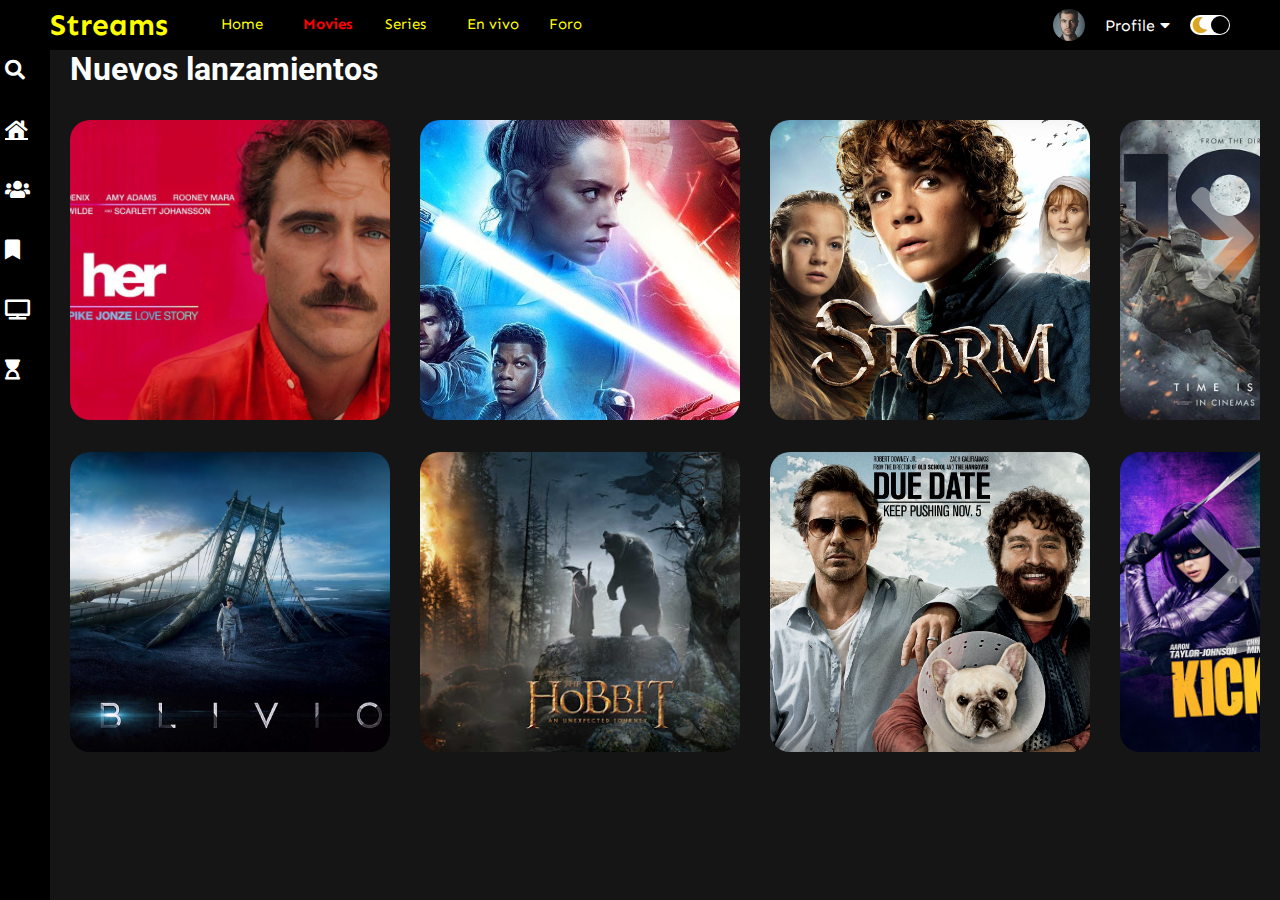
==== movies.html @ 4005c440 "Proyecto con solo diseño" ====
<html lang="en">

<head>
    <meta charset="UTF-8">
    <meta http-equiv="X-UA-Compatible" content="IE=edge">
    <meta name="viewport" content="width=device-width, initial-scale=1.0">
    <link rel="stylesheet" href="style.css">
    <link
        href="https://fonts.googleapis.com/css2?family=Roboto:wght@100;300;400;500;700;900&family=Sen:wght@400;700;800&display=swap"
        rel="stylesheet">
    <link rel="stylesheet" href="https://cdnjs.cloudflare.com/ajax/libs/font-awesome/5.15.2/css/all.min.css">
    <title>StreamLigth</title>
</head>

<body>
    <div class="navbar">
        <div class="navbar-container">
            <div class="logo-container">
                <h1 class="logo">Streams</h1>
            </div>
            <div class="menu-container">
                <ul class="menu-list">
                    <a class="menu-list-item" href="index.html">Home</a>
                    <a class="menu-list-item active" href="movies.html">Movies</a>
                    <a class="menu-list-item" href="series.html">Series</a>
                    <a class="menu-list-item">En vivo</a>
                    <a class="menu-list-item">Foro</a>
                </ul>
            </div>
            <div class="profile-container">
                <img class="profile-picture" src="img/profile.jpg" alt="">
                <div class="profile-text-container">
                    <span class="profile-text">Profile</span>
                    <i class="fas fa-caret-down"></i>
                </div>
                <div class="toggle">
                    <i class="fas fa-moon toggle-icon"></i>
                    <i class="fas fa-sun toggle-icon"></i>
                    <div class="toggle-ball"></div>
                </div>
            </div>
        </div>
    </div>
    <div class="sidebar">
        <a class="left-menu-icon fas fa-search"></a>
        <a class="left-menu-icon fas fa-home" href="index.html""></a>
        <a class="left-menu-icon fas fa-users"></a>
        <a class="left-menu-icon fas fa-bookmark"></a>
        <a class="left-menu-icon fas fa-tv"></a>
        <a class="left-menu-icon fas fa-hourglass-start"></a>
    </div>
    <div class="container">
        <div class="content-container">
            <div class="movie-list-container">
                <h1 class="movie-list-title">Nuevos lanzamientos</h1>
                <div class="movie-list-wrapper">
                    <div class="movie-list">
                        <div class="movie-list-item">
                            <img class="movie-list-item-img" src="img/1.jpeg" alt="">
                            <span class="movie-list-item-title">Her</span>
                            <p class="movie-list-item-desc">En Los Ángeles, Theodore es un escritor desanimado que escribe cartas emotivas para otras personas. Él desarrolla una relación amorosa especial con el sistema operativo de su ordenador y su teléfono, una intuitiva y sensible entidad llamada Samantha.
                            </p>
                            <button class="movie-list-item-button">Reproducir</button>
                        </div>
                        <div class="movie-list-item">
                            <img class="movie-list-item-img" src="img/2.jpeg" alt="">
                            <span class="movie-list-item-title">Star Wars</span>
                            <p class="movie-list-item-desc">Lorem ipsum dolor sit amet consectetur adipisicing elit. At
                                hic fugit similique accusantium.</p>
                            <button class="movie-list-item-button">Reproducir</button>
                        </div>
                        <div class="movie-list-item">
                            <img class="movie-list-item-img" src="img/3.jpg" alt="">
                            <span class="movie-list-item-title">Storm</span>
                            <p class="movie-list-item-desc">Lorem ipsum dolor sit amet consectetur adipisicing elit. At
                                hic fugit similique accusantium.</p>
                            <button class="movie-list-item-button">Reproducir</button>
                        </div>
                        <div class="movie-list-item">
                            <img class="movie-list-item-img" src="img/4.jpg" alt="">
                            <span class="movie-list-item-title">1917</span>
                            <p class="movie-list-item-desc">Lorem ipsum dolor sit amet consectetur adipisicing elit. At
                                hic fugit similique accusantium.</p>
                            <button class="movie-list-item-button">Reproducir</button>
                        </div>
                        <div class="movie-list-item">
                            <img class="movie-list-item-img" src="img/5.jpg" alt="">
                            <span class="movie-list-item-title">Avengers</span>
                            <p class="movie-list-item-desc">Lorem ipsum dolor sit amet consectetur adipisicing elit. At
                                hic fugit similique accusantium.</p>
                            <button class="movie-list-item-button">Reproducir</button>
                        </div>
                        <div class="movie-list-item">
                            <img class="movie-list-item-img" src="img/6.jpg" alt="">
                            <span class="movie-list-item-title">Her</span>
                            <p class="movie-list-item-desc">Lorem ipsum dolor sit amet consectetur adipisicing elit. At
                                hic fugit similique accusantium.</p>
                            <button class="movie-list-item-button">Watch</button>
                        </div>
                        <div class="movie-list-item">
                            <img class="movie-list-item-img" src="img/7.jpg" alt="">
                            <span class="movie-list-item-title">Her</span>
                            <p class="movie-list-item-desc">Lorem ipsum dolor sit amet consectetur adipisicing elit. At
                                hic fugit similique accusantium.</p>
                            <button class="movie-list-item-button">Reproducir</button>
                        </div>
                    </div>
                    <i class="fas fa-chevron-right arrow"></i>
                </div>
            </div>
            <div class="movie-list-container">
                <div class="movie-list-wrapper">
                    <div class="movie-list">
                        <div class="movie-list-item">
                            <img class="movie-list-item-img" src="img/8.jpg" alt="">
                            <span class="movie-list-item-title">Oblivion</span>
                            <p class="movie-list-item-desc">Lorem ipsum dolor sit amet consectetur adipisicing elit. At
                                hic fugit similique accusantium.</p>
                            <button class="movie-list-item-button">Watch</button>
                        </div>
                        <div class="movie-list-item">
                            <img class="movie-list-item-img" src="img/9.jpg" alt="">
                            <span class="movie-list-item-title">El Hobbit</span>
                            <p class="movie-list-item-desc">Lorem ipsum dolor sit amet consectetur adipisicing elit. At
                                hic fugit similique accusantium.</p>
                            <button class="movie-list-item-button">Watch</button>
                        </div>
                        <div class="movie-list-item">
                            <img class="movie-list-item-img" src="img/10.jpg" alt="">
                            <span class="movie-list-item-title">Todo un parto</span>
                            <p class="movie-list-item-desc">Lorem ipsum dolor sit amet consectetur adipisicing elit. At
                                hic fugit similique accusantium.</p>
                            <button class="movie-list-item-button">Watch</button>
                        </div>
                        <div class="movie-list-item">
                            <img class="movie-list-item-img" src="img/11.jpg" alt="">
                            <span class="movie-list-item-title">Kick-Ass 2</span>
                            <p class="movie-list-item-desc">Lorem ipsum dolor sit amet consectetur adipisicing elit. At
                                hic fugit similique accusantium.</p>
                            <button class="movie-list-item-button">Watch</button>
                        </div>
                        <div class="movie-list-item">
                            <img class="movie-list-item-img" src="img/12.jpg" alt="">
                            <span class="movie-list-item-title">Emoji</span>
                            <p class="movie-list-item-desc">Lorem ipsum dolor sit amet consectetur adipisicing elit. At
                                hic fugit similique accusantium.</p>
                            <button class="movie-list-item-button">Watch</button>
                        </div>
                        <div class="movie-list-item">
                            <img class="movie-list-item-img" src="img/17.jpg" alt="">
                            <span class="movie-list-item-title">Aquaman</span>
                            <p class="movie-list-item-desc">Lorem ipsum dolor sit amet consectetur adipisicing elit. At
                                hic fugit similique accusantium.</p>
                            <button class="movie-list-item-button">Watch</button>
                        </div>
                        <div class="movie-list-item">
                            <img class="movie-list-item-img" src="img/19.jpg" alt="">
                            <span class="movie-list-item-title">Her</span>
                            <p class="movie-list-item-desc">Lorem ipsum dolor sit amet consectetur adipisicing elit. At
                                hic fugit similique accusantium.</p>
                            <button class="movie-list-item-button">Watch</button>
                        </div>
                        <div class="movie-list-item">
                            <img class="movie-list-item-img" src="img/7.jpg" alt="">
                            <span class="movie-list-item-title">Her</span>
                            <p class="movie-list-item-desc">Lorem ipsum dolor sit amet consectetur adipisicing elit. At
                                hic fugit similique accusantium.</p>
                            <button class="movie-list-item-button">Watch</button>
                        </div>
                    </div>
                    <i class="fas fa-chevron-right arrow"></i>
                </div>
            </div>
        </div>
    </div>
    <script src="app.js"></script>
</body>

</html>
---- style.css ----
* {
  margin: 0;
}

body {
  font-family: "Roboto", sans-serif;
}

.navbar {
  width: 100%;
  height: 50px;
  background-color: black;
  position: sticky;
  top: 0;
}

.navbar-container {
  display: flex;
  align-items: center;
  grid-template-columns: 1fr auto;
  padding: 0 50px;
  height: 100%;
  color: white;
  font-family: "Sen", sans-serif;
}

.logo-container {
  flex: 1;
}

.logo {
  font-size: 30px;
  color: #ffff00;
}

.menu-container {
  flex: 6;
}

.menu-list {
  display: flex;
  list-style: none;
}

.menu-list-item {
  margin-right: 20px;
  margin-top: 10px;
  cursor: pointer;
  background-color: transparent;
  height: 30px;
  width: 62px;
  color: #ffff00;
  font-size: 15px;
  text-decoration: none;
}

.menu-list-item.active {
  font-weight: bold;
  color: red;
}
.profile-container {
  flex: 2;
  display: flex;
  align-items: center;
  justify-content: flex-end;
}

.profile-text-container {
  margin: 0 20px;
}

.profile-picture {
  width: 32px;
  height: 32px;
  border-radius: 50%;
  object-fit: cover;
}

.toggle {
  width: 40px;
  height: 20px;
  background-color: white;
  border-radius: 30px;
  display: flex;
  align-items: center;
  justify-content: space-around;
  position: relative;
}

.toggle-icon {
  color: goldenrod;
}

.toggle-ball {
  width: 18px;
  height: 18px;
  background-color: black;
  position: absolute;
  right: 1px;
  border-radius: 50%;
  cursor: pointer;
  transition: 1s ease all;
}

.sidebar {
  width: 50px;
  height: 100%;
  background-color: black;
  position: fixed;
  top: 0;
  display: flex;
  flex-direction: column;
  align-items: center;
  padding-top: 60px;
}

.left-menu-icon {
  color: white;
  font-size: 20px;
  margin-bottom: 40px;
  cursor: pointer;
  background-color: transparent;
  width: 40px;
}

.container {
  background-color: #151515;
  min-height: calc(100vh - 50px);
  color: white;
}

.content-container {
  margin-left: 50px;
}

.featured-content {
  height: 50vh;
  padding: 50px;
}

.featured-content_2 {
  height: 50vh;
  padding: 50px;
  margin-top: 2em;
}

.featured-title {
  width: 200px;
}

.featured-desc {
  width: 500px;
  color: lightgray;
  margin: 30px 0;
}

.featured-button {
  background-color: #ffff00;
  color: white;
  padding: 10px 20px;
  border-radius: 10px;
  border: none;
  outline: none;
  font-weight: bold;
}

.movie-list-container {
  padding: 0 20px;
}

.movie-list-wrapper {
  position: relative;
  overflow: hidden;
}

.movie-list {
  display: flex;
  align-items: center;
  height: 300px;
  transform: translateX(0);
  transition: all 1s ease-in-out;
  margin-top: 2em;
}

.movie-list-item {
  margin-right: 30px;
  position: relative;
}

.movie-list-item:hover .movie-list-item-img {
  transform: scale(1.2);
  margin: 0 30px;
  opacity: 0.5;

}

.movie-list-item:hover .movie-list-item-title,
.movie-list-item:hover .movie-list-item-desc,
.movie-list-item:hover .movie-list-item-button {
  opacity: 1;
}

.movie-list-item-img {
  transition: all 1s ease-in-out;
  width: 320px;
  height: 300px;
  object-fit: cover;
  border-radius: 20px;
}

.movie-list-item-title {
  background-color: transparent;
  padding: 0 10px;
  font-size: 32px;
  font-weight: bold;
  position: absolute;
  left: 30px;
  opacity: 0;
  transition: 1s all ease-in-out;

}

.movie-list-item-desc {
  background-color: transparent;
  padding: 10px;
  font-size: 14px;
  position: absolute;
  top: 10%;
  left: 50px;
  width: 230px;
  opacity: 0;
  transition: 1s all ease-in-out;
}

.movie-list-item-button {
  padding: 10px;
  background-color: #ffff00;
  color: white;
  border-radius: 10px;
  outline: none;
  border: none;
  cursor: pointer;
  position: absolute;
  bottom: 20px;
  left: 50px;
  opacity: 0;
  transition: 1s all ease-in-out;
}

.arrow {
  font-size: 120px;
  position: absolute;
  top: 90px;
  right: 0;
  color: lightgray;
  opacity: 0.5;
  cursor: pointer;
}

.container.active {
  background-color: white;
}

.movie-list-title.active {
  color: black;
}

.navbar-container.active {
  background-color: white;

  color: black;
}

.sidebar.active{
    background-color: white;
}

.left-menu-icon.active{
    color: black;
}

.toggle.active{
    background-color: black;
}

.toggle-ball.active{
    background-color: white;
    transform: translateX(-20px);
}

@media only screen and (max-width: 940px){
    .menu-container{
        display: none;
    }
}
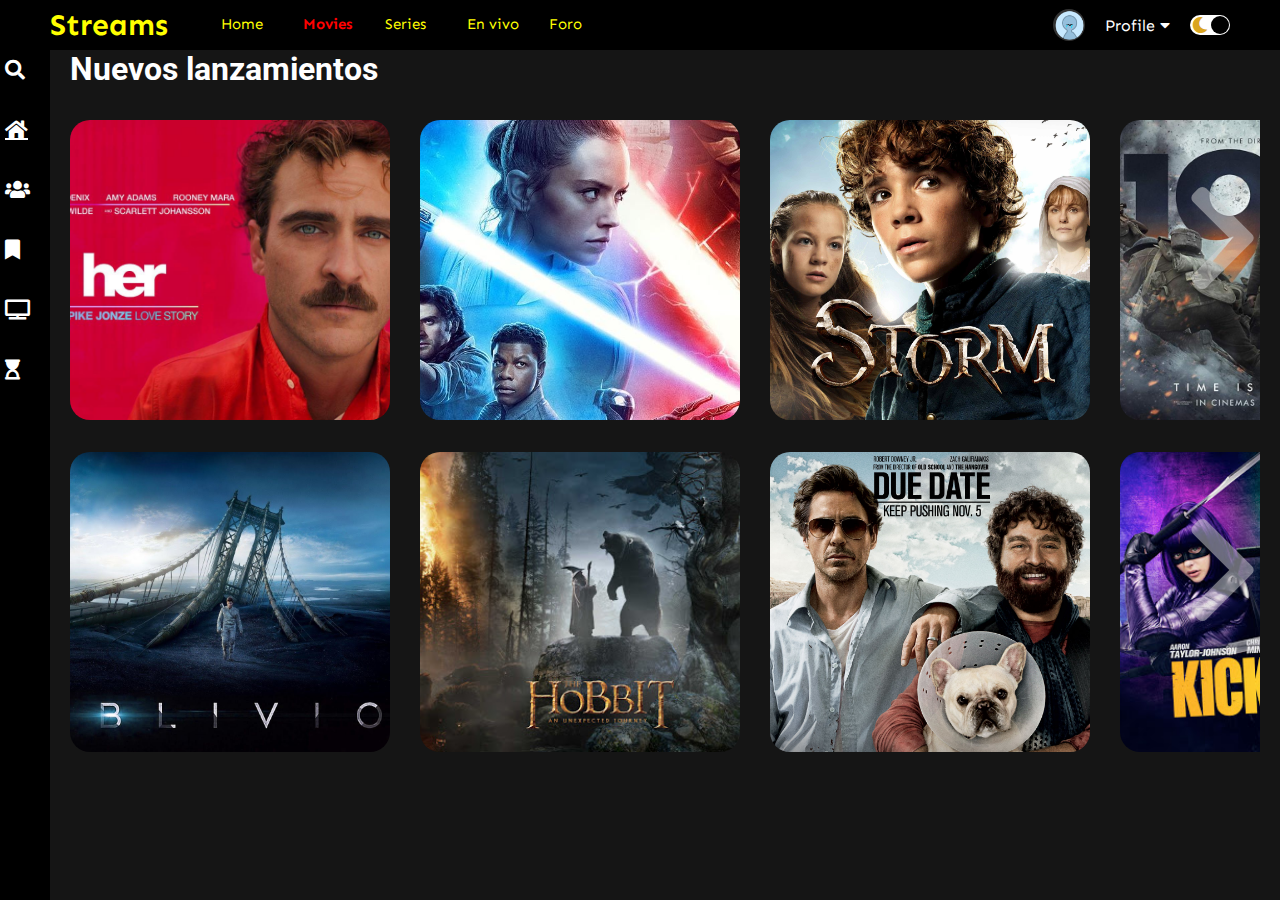
==== commit bd0257a2: "Canales en vivo creados" ====
--- a/movies.html
+++ b/movies.html
@@ -28,7 +28,7 @@
                 </ul>
             </div>
             <div class="profile-container">
-                <img class="profile-picture" src="img/profile.jpg" alt="">
+                <img class="profile-picture" src="img/perfil.png" alt="">
                 <div class="profile-text-container">
                     <span class="profile-text">Profile</span>
                     <i class="fas fa-caret-down"></i>
